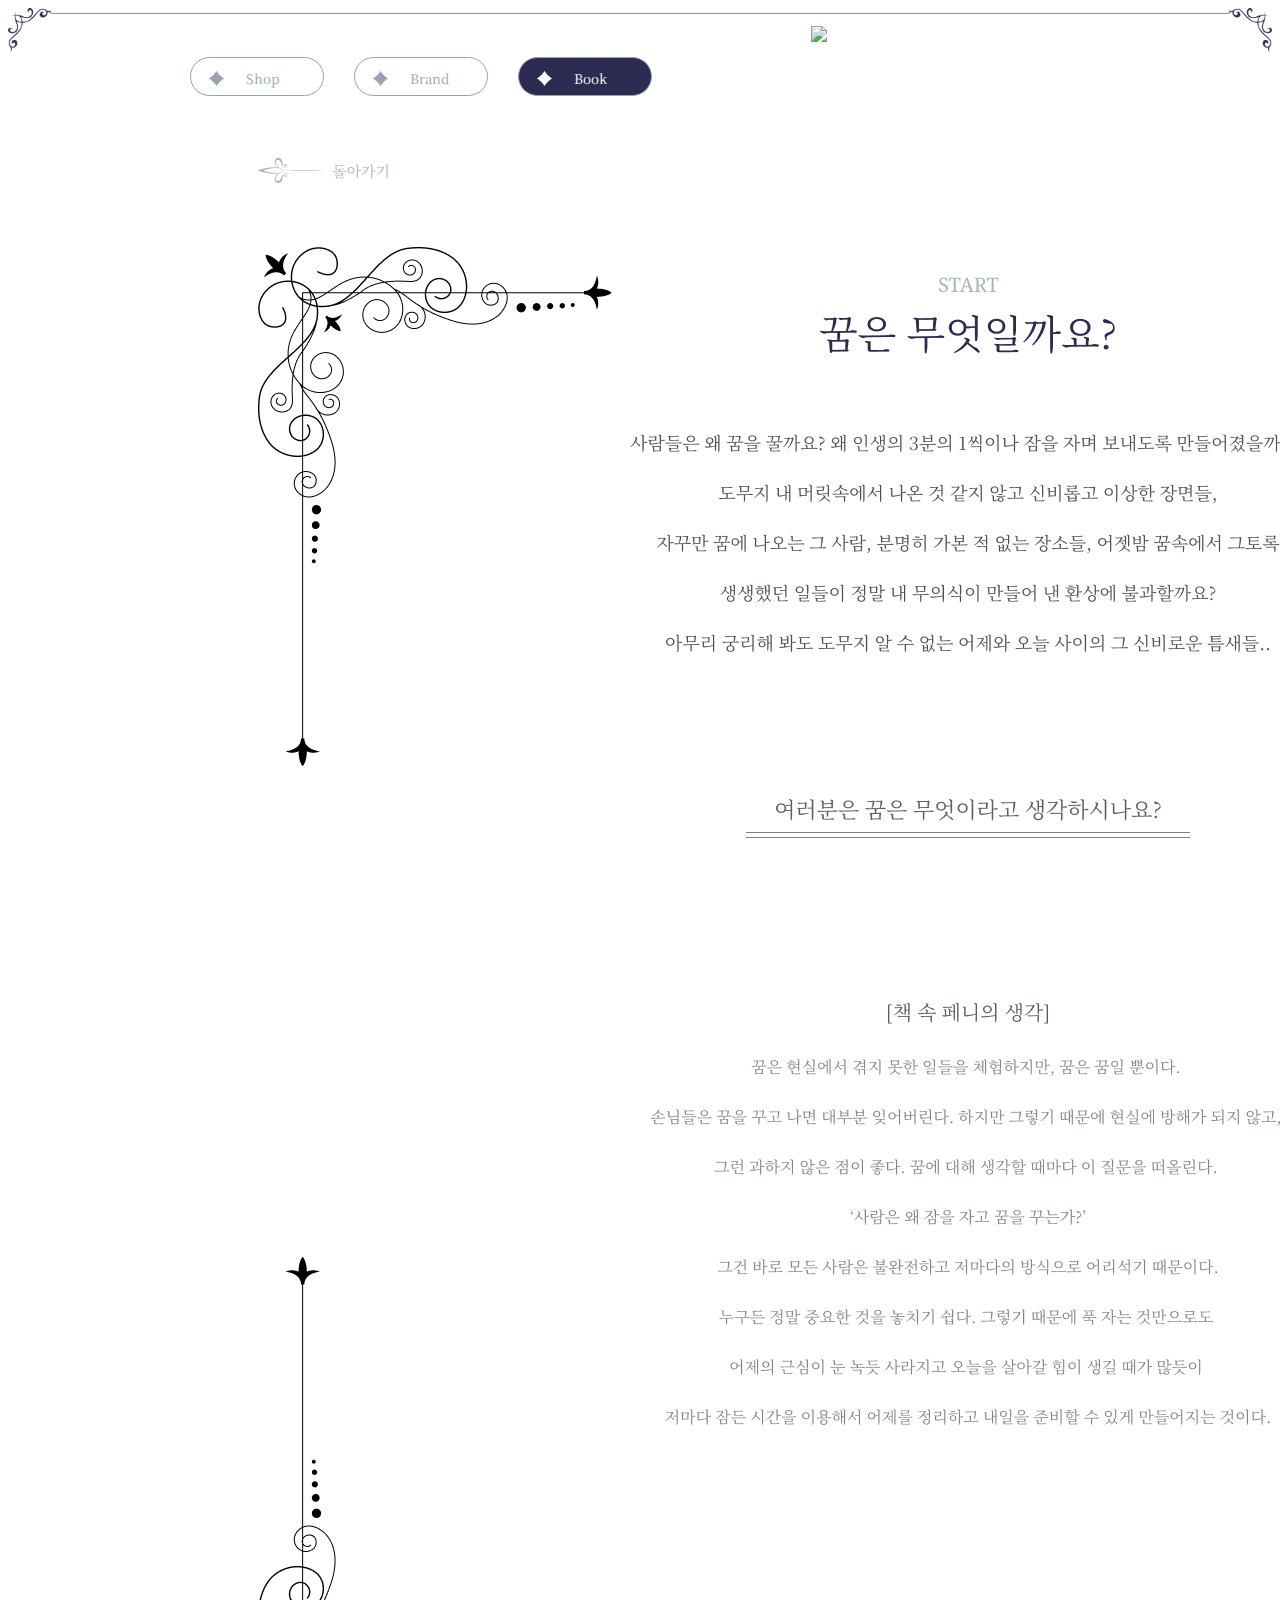
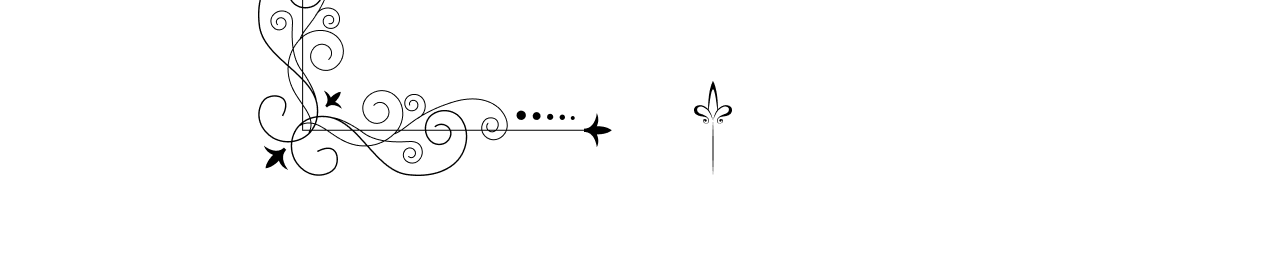
==== box1.html @ 02495a47 "first commit" ====
<!DOCTYPE html>
<html lang="en">
<head>
    <meta charset="UTF-8">
    <meta name="viewport" content="width=device-width, initial-scale=1.0">
    <link rel="stylesheet" href="../CSS/book.css">
    <title>Book</title>
    <style>
      @import url('https://fonts.googleapis.com/css2?family=Noto+Serif&display=swap');
    </style>
</head>
<body>
    <div class="line_top">
        <img src="/image/line_top.png" style="width : 100%">
    </div>
    <div class="topbar">
    <ul class = "nav">
        <li>
          <a href="shop.html">
            <button> 
              <div class="btn_img">
                <img src="./image/star.png">
              </div>
              <span style="padding-top: 10px;">Shop</span>
          </button>
          </a>
          
          </li>

          <li>
            <a href="Brand.html">
              <button> 
                <div class="btn_img">
                  <img src="./image/star.png">
                </div>
                <span style="padding-top: 10px;">Brand</span>
            </button>
            </a>
            </li>
            <li>
              <a href="Book.html">
                <button style="background-color: #2E2B53; color : #ffffff"> 
                    <div class="btn_img">
                    <img src="./image/whiteStar.png">
                  </div>
                  <span style="padding-top: 10px;"> Book</span>
              </button>
              </a>
              
              </li>
       
        </ul>
    <div class="logo">
      <a href="index.html">
        <img src = "image/.png">
      </a>
    </div>
    <div class="icon">
    </div>

</div>

<div class="top" style="display: flex;">
    <a href="book.html"><img src="../image/back.png" class="go"></a>
    <a href="box2.html"><img src="../image/next.png" class="next"></a>
</div>
<div class="main_box1">
    <img src="../image/box1.png" class="up_link">
    <a href="box1.html"><img src="../image/upBlack.png" class="up"></a>
</div>
</body>
</html>
---- CSS/book.css ----
@import url('https://fonts.googleapis.com/css2?family=Noto+Serif+KR&display=swap');
  @import url('https://fonts.googleapis.com/css2?family=Noto+Serif&display=swap');
  p{
    font-family: 'Noto Serif', serif;
  }
*{
    font-family: 'Noto Serif KR', serif;
}



a{
    text-decoration: none; /* 링크의 밑줄 제거 */
    color: inherit; /* 링크의 색상 제거 */
      }
  .topbar{
      display: flex;
  }
  
  .logo{
      margin-left : 129px;
      margin-top : -33px;
  }
  
  .nav{
      list-style-type: none;
      margin-left: 182px;
      padding: 0;
      display: flex;
      margin-top : 0px;
      display: flex;
  }
  
  .nav > li{
      margin-right : 30px;
  }
  
  .nav > li > a > button {
      font-family: 'Noto Serif';
      width : 134px;
      height : 39px;
      background-color: #ffffff;
      border: 1px solid #98A2B3;
      border-radius: 30px;
      color: #98A2B3;
      display: flex;
  }
  
  .btn_img{
      padding-right : 22px;
      padding-top : 12px;
      margin-left : 12px;
  }

  .bookLogo{
    margin-left : 247px;
    margin-top : 120px;
  }

  .arrow{
    position: relative;
    margin-left : 359px;
    margin-top : 167px;
  }
  
  .box1{
    position: absolute;
    width : 340px;
    height : 203px;
    border: solid 1px #352B53 ;
    top : 504px;
    background: #ffffff;
    left : 250px;
    transition: background-color 0.3s ease;
  }

  .box2{
    position: absolute;
    width : 340px;
    height : 203px;
    border: solid 1px #352B53 ;
    top : 576px;
    background-color: #ffffff;
    margin-left : 790px;
  }
  .box3{
    position: absolute;
    width : 340px;
    height : 203px;
    border: solid 1px #352B53 ;
    top : 779px;
    background-color: #ffffff;
    margin-left : 1352px;
  }
  .box4{
    position: absolute;
    width : 340px;
    height : 203px;
    border: solid 1px #352B53 ;
    top : 966px;
    background-color: #ffffff;
    margin-left : 730px;
  }
  .box5{
    position: absolute;
    width : 340px;
    height : 203px;
    border: solid 1px #352B53 ;
    top : 1290px;
    background-color: #ffffff;
    margin-left : 250px;
  }
  .box6{
    position: absolute;
    width : 340px;
    height : 203px;
    border: solid 1px #352B53 ;
    top : 1493px;
    background-color: #ffffff;
    margin-left : 784px;
  }

  .box1:hover, .box2:hover, .box3:hover, .box4:hover, .box5:hover, .box6:hover {
    background: linear-gradient( to bottom, #929ADD, #CBA7DC );
  }
  .box1:hover>span, .box2:hover>span, .box3:hover>span, .box4:hover>span, .box5:hover>span, .box6:hover>span{
    color : white !important;
  }
  .box1:hover .bookBtn1 img, .box2:hover .bookBtn2 img,  .box3:hover .bookBtn2 img, .box4:hover .bookBtn2 img, .box5:hover .bookBtn2 img, .box6:hover .bookBtn2 img{
    content: url(../image/hoverBtn.png);
  }

   .bookBtn1{
    margin-left : 224px;
    padding-right : 16px;
  }
  .bookBtn2{
    position:absolute;
    width : 100px;
    height : 30px;
    padding-left : 224px;
    padding-right : 16px;
    margin-bottom: 80px;
  }

.foot_box{
  display: flex;
}
.book_cover{
  position: absolute;
    width: 352px;
    height: 473px;
    width : 352px;
    margin-top : 80px;
    border : 1px solid #98A2B3;
  }

  .book_cover > img{
    position: absolute;
  width: 311px;
  height: 447px;
    padding-left : 21px;
    padding-top : 13px;
  }

  .btn > a > img{
    margin-left : 385px;
    margin-bottom: 20px;
    display: flex;
    flex-direction: column;
    align-items: flex-start;
  }

  .book_foot{
    padding-bottom:308px;
  }

  .top{
    text-align: center;
  }
  .image-container img {
    display: inline-block;
    vertical-align: middle; 
    margin-right: 10px; 
  }
  .go{
    position: absolute;
    margin-left : 250px;
    margin-top : 44px;
  }
  .next{
    position: absolute;
    margin-left : 1534px;
    margin-top : 44px;
    }

    .main_box1{
      display: flex;
      position: relative;
      text-align: center;
      margin-top : 135px;
      margin-left : 250px;
      margin-bottom : 86px;
    }
  
   .up{
      position: absolute;
      left : 43%;
      bottom : 0;
    }

    .buyBtn{
      display: flex;
      flex-direction: column;
      align-items: center
      /* margin-top : 800px; */
    }
    .buyBtn button{
      display: block;
    }

    .up_link{
      position: relative;
      z-index: 1;
    }
    .box3-1{
      position : absolute;
      top : 301px;
      left : 804px;
      z-index: 2;
    }
    .box3-2{
      position : absolute;
      top : 819px;
      left : 710px;
      z-index: 2;
    }
    .box3-3{
      position : absolute;
      top : 1072px;
      left : 723px;
      z-index: 2;
    }
    .box3-4{
      position : absolute;
      top : 1472px;
      left : 861px;
      z-index: 2;
    }

    .box3-1:hover{
      content: url(../image/box3-1_hover.png);
    }
    .box3-2:hover{
      content: url(../image/box3-2_hover.png);
    }
    .box3-3:hover{
      content: url(../image/box3-3_hover.png);
    }
    .box3-4:hover{
      content: url(../image/box3-4_hover.png);
    }
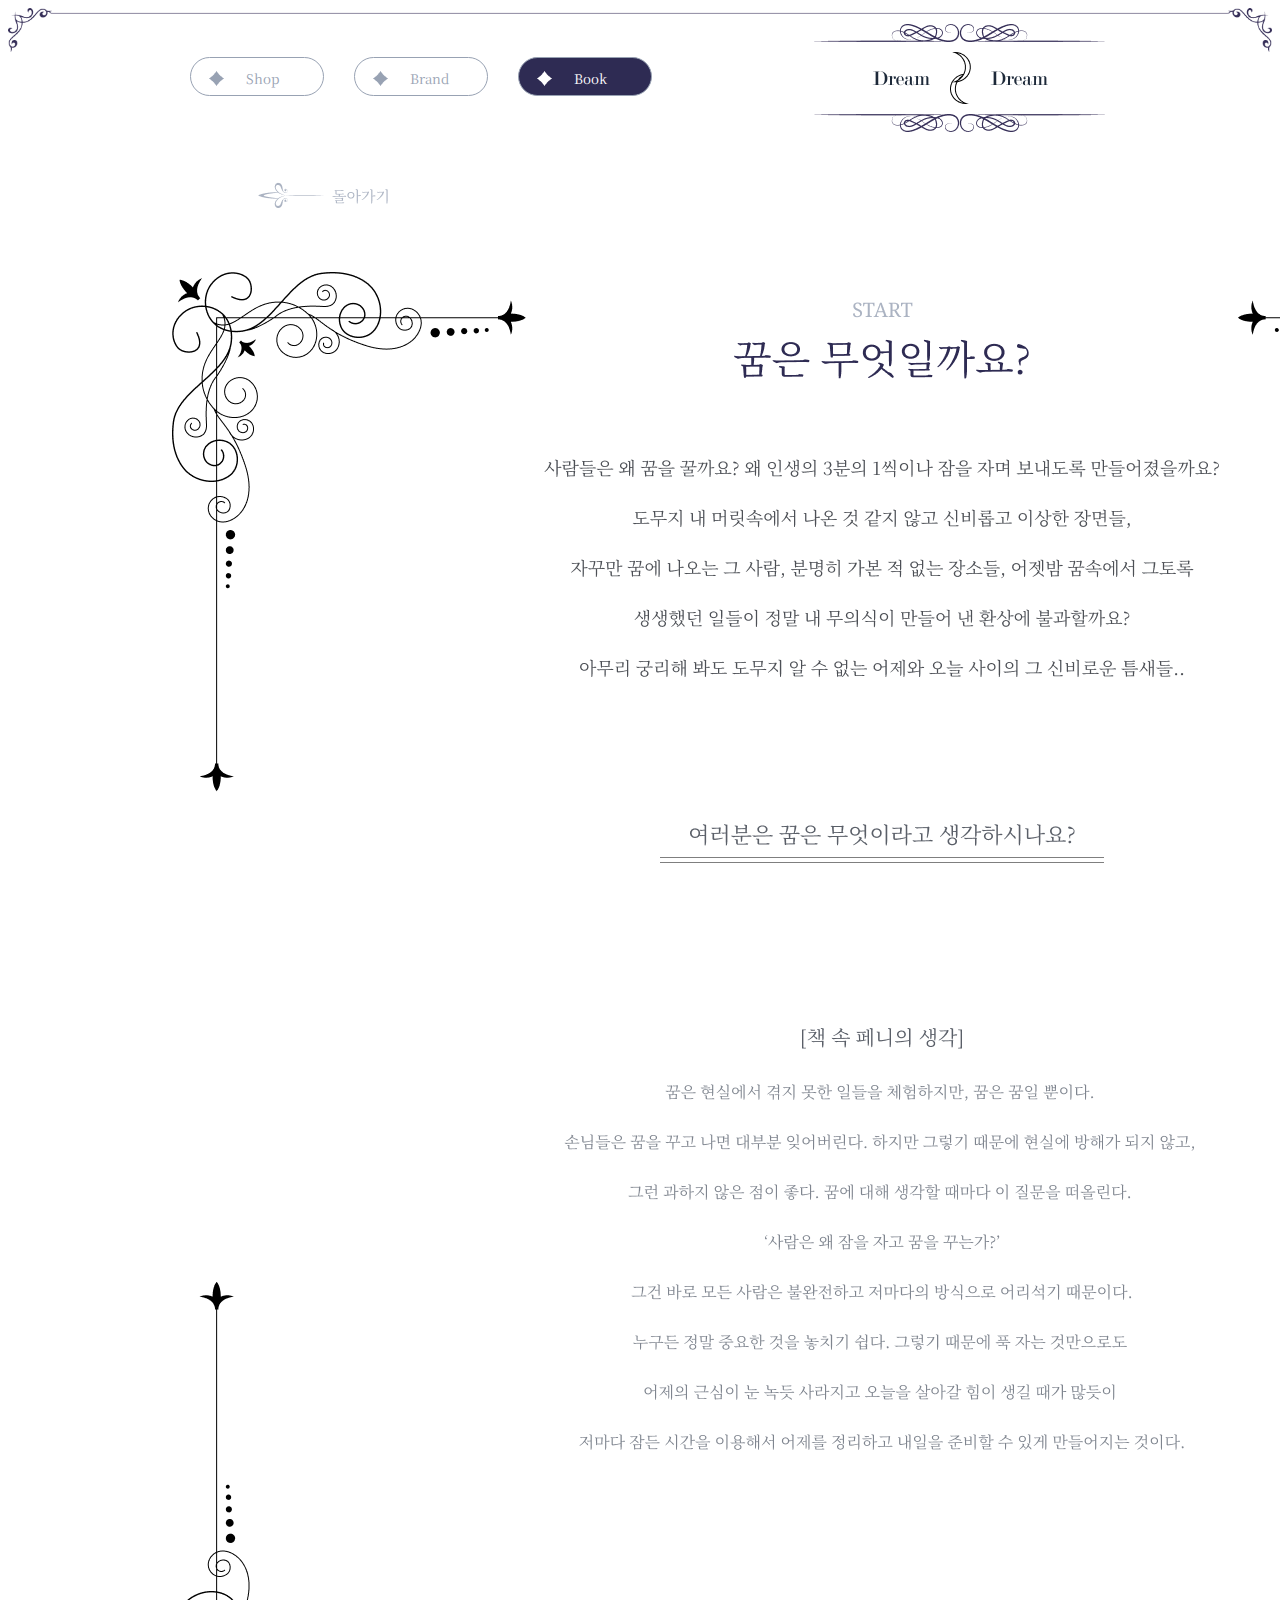
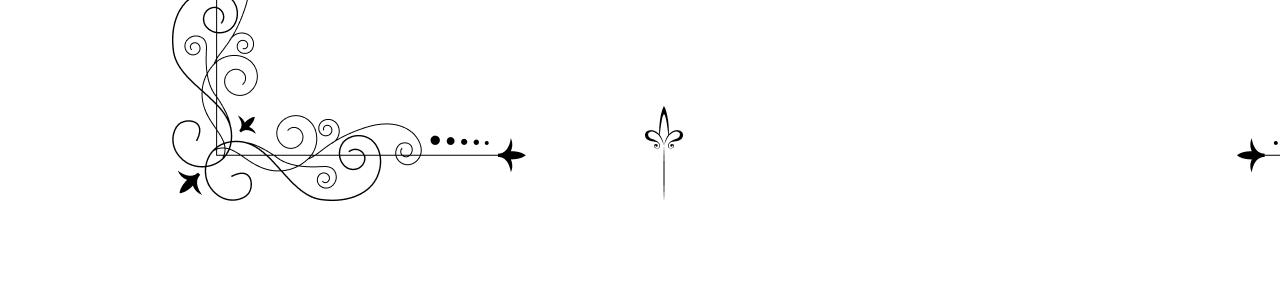
==== commit e1f40738: "book 로고 수정" ====
--- a/box1.html
+++ b/box1.html
@@ -52,7 +52,7 @@
         </ul>
     <div class="logo">
       <a href="index.html">
-        <img src = "image/.png">
+        <img src = "image/로고.png">
       </a>
     </div>
     <div class="icon">
--- a/CSS/book.css
+++ b/CSS/book.css
@@ -200,7 +200,7 @@
       position: relative;
       text-align: center;
       margin-top : 135px;
-      margin-left : 250px;
+      margin-left : 13%;
       margin-bottom : 86px;
     }
   
